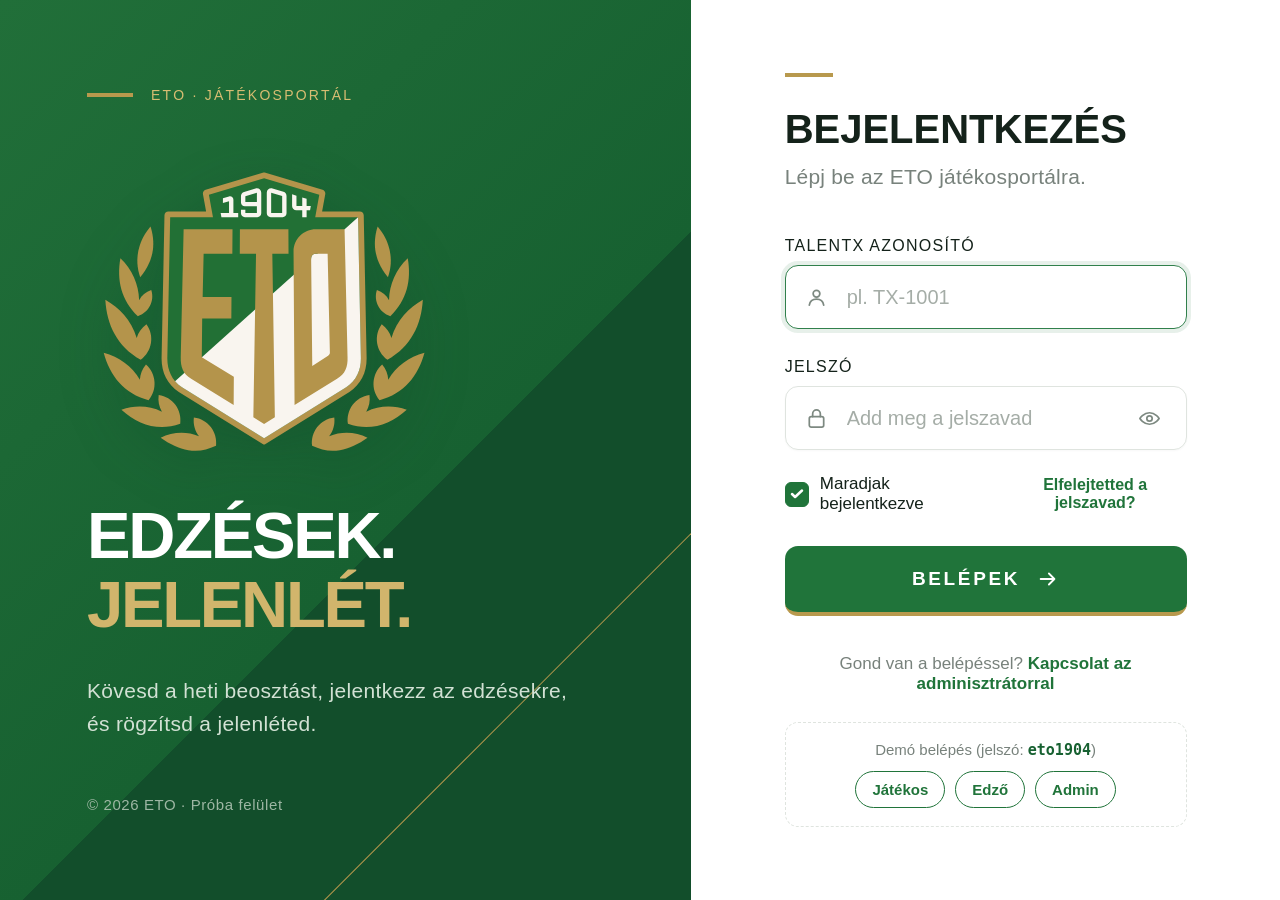
==== index.html @ d45798a1 "Add ETO player portal demo Static demo built on the provided login screen: TalentX login with player" ====
<!doctype html>
<html lang="hu">
  <head>
    <meta charset="utf-8" />
    <meta name="viewport" content="width=device-width, initial-scale=1" />
    <meta name="theme-color" content="#176131" />
    <meta name="description" content="ETO játékosportál: heti beosztások, edzések és jelenlét." />
    <title>ETO Játékosportál | Bejelentkezés</title>
    <link rel="stylesheet" href="styles.css" />
  </head>
  <body>
    <main class="login-layout">
      <section class="brand-panel" aria-label="ETO Football Club members area">
        <div class="brand-top"><span class="gold-rule"></span><span>ETO · JÁTÉKOSPORTÁL</span></div>
        <div class="brand-mobile-label">JÁTÉKOSPORTÁL</div>
        <div class="brand-copy">
          <img class="crest" src="public/assets/eto-badge.svg" alt="ETO Football Club crest, founded 1904" />
          <h1>EDZÉSEK.<br /><span>JELENLÉT.</span></h1>
          <p>Kövesd a heti beosztást, jelentkezz az edzésekre,<br class="desktop-break" /> és rögzítsd a jelenléted.</p>
        </div>
        <footer class="brand-footer">© 2026 ETO · Próba felület</footer>
      </section>

      <section class="form-panel" aria-labelledby="sign-in-title">
        <div class="form-wrap">
          <span class="gold-rule"></span>
          <h2 id="sign-in-title">BEJELENTKEZÉS</h2>
          <p class="intro">Lépj be az ETO játékosportálra.</p>
          <form id="login-form">
            <label for="username">TALENTX AZONOSÍTÓ</label>
            <div class="input-shell">
              <svg class="field-icon" viewBox="0 0 24 24" aria-hidden="true"><circle cx="12" cy="8" r="3.5"/><path d="M4.5 20c.6-4.2 3.1-6.3 7.5-6.3s6.9 2.1 7.5 6.3"/></svg>
              <input id="username" name="username" type="text" autocomplete="username" placeholder="pl. TX-1001" required autofocus />
            </div>

            <label for="password" class="password-label">JELSZÓ</label>
            <div class="input-shell">
              <svg class="field-icon" viewBox="0 0 24 24" aria-hidden="true"><rect x="4.5" y="10" width="15" height="11" rx="2"/><path d="M8 10V7a4 4 0 0 1 8 0v3"/></svg>
              <input id="password" name="password" type="password" autocomplete="current-password" placeholder="Add meg a jelszavad" required />
              <button class="visibility-toggle" type="button" aria-label="Jelszó megjelenítése" aria-pressed="false">
                <svg viewBox="0 0 24 24" aria-hidden="true"><path d="M2 12s3.5-6 10-6 10 6 10 6-3.5 6-10 6S2 12 2 12Z"/><circle cx="12" cy="12" r="2.8"/></svg>
              </button>
            </div>
            <div class="options-row">
              <label class="remember"><input type="checkbox" name="remember" checked /><span class="checkmark" aria-hidden="true"><svg viewBox="0 0 16 16"><path d="m3 8 3.1 3L13 4.5"/></svg></span><span>Maradjak bejelentkezve</span></label>
              <button class="text-link" id="forgot-link" type="button">Elfelejtetted a jelszavad?</button>
            </div>
            <button class="submit-button" type="submit"><span>BELÉPEK</span><svg viewBox="0 0 24 24" aria-hidden="true"><path d="M4 12h15m-6-6 6 6-6 6"/></svg></button>
            <p class="status-message" id="status-message" role="status" aria-live="polite"></p>
          </form>
          <p class="support">Gond van a belépéssel? <a href="#support" id="support-link">Kapcsolat az adminisztrátorral</a></p>
          <div class="demo-box">
            <p>Demó belépés <span>(jelszó: <code>eto1904</code>)</span></p>
            <div class="demo-chips">
              <button type="button" data-demo-id="TX-1001">Játékos</button>
              <button type="button" data-demo-id="TX-2001">Edző</button>
              <button type="button" data-demo-id="TX-9001">Admin</button>
            </div>
          </div>
        </div>
      </section>
    </main>
    <script src="data.js"></script>
    <script src="script.js"></script>
  </body>
</html>
---- styles.css ----
@font-face{font-family:FuturaDisplay;src:url("public/assets/fonts/futura-display-xbd.otf") format("opentype");font-weight:800;font-display:swap}
@font-face{font-family:FuturaDisplay;src:url("public/assets/fonts/futura-display-bold.otf") format("opentype");font-weight:700;font-display:swap}
@font-face{font-family:FuturaPT;src:url("public/assets/fonts/futura-pt-book.otf") format("opentype");font-weight:400;font-display:swap}
:root{font-family:FuturaPT,"Trebuchet MS",sans-serif;color:#14221a;background:#f5f5f0;font-synthesis:none;text-rendering:optimizeLegibility;--green:#176131;--green-bright:#20743a;--gold:#b8994d;--muted:#78827c;--line:#dfe4df}
*{box-sizing:border-box}body{margin:0;min-width:320px;min-height:100vh}.login-layout{display:grid;grid-template-columns:54% 46%;min-height:100vh;background:#fff}.brand-panel{position:relative;display:flex;flex-direction:column;justify-content:space-between;overflow:hidden;padding:clamp(34px,6.8vw,88px);color:white;background:linear-gradient(135deg,#216f39 0%,#176131 58%,#124e2b 58%);isolation:isolate}.brand-panel:after{position:absolute;z-index:-1;content:"";width:145%;height:1px;left:-15%;bottom:8%;background:var(--gold);transform:rotate(-45deg);transform-origin:center}.brand-top{display:flex;align-items:center;gap:18px;color:#d8bd72;font-family:FuturaDisplay,sans-serif;font-size:14px;letter-spacing:.16em}.gold-rule{display:block;width:46px;height:4px;background:var(--gold);flex:none}.brand-copy{margin:auto 0;max-width:690px}.crest{display:block;width:min(430px,73%);height:auto;max-height:380px;object-fit:contain;margin:0 0 24px -4px;filter:drop-shadow(0 14px 24px #103e2a44)}.brand-copy h1{margin:0;font-family:FuturaDisplay,sans-serif;font-weight:800;font-size:clamp(42px,5.1vw,76px);line-height:1.06;letter-spacing:-.035em}.brand-copy h1 span{color:#d1b56c}.brand-copy p{margin:36px 0 0;color:#d2e1d4;font-size:21px;line-height:1.55;letter-spacing:.015em}.brand-footer{color:#9eb7a4;font-size:15px;letter-spacing:.04em}.form-panel{display:flex;align-items:center;justify-content:center;padding:64px clamp(42px,7.3vw,140px);background:#fff}.form-wrap{width:min(100%,560px)}.form-wrap>.gold-rule{width:48px;height:4px;margin-bottom:30px}.form-wrap h2{margin:0;font-family:FuturaDisplay,sans-serif;font-size:40px;line-height:1.1;font-weight:800}.intro{margin:14px 0 48px;color:var(--muted);font-size:21px;letter-spacing:.01em}.form-wrap form>label:not(.remember){display:block;margin:0 0 10px;font-family:FuturaDisplay,sans-serif;font-size:16px;letter-spacing:.08em}.password-label{margin-top:29px!important}.input-shell{height:64px;display:flex;align-items:center;gap:17px;padding:0 19px;border:1.5px solid var(--line);border-radius:13px;box-shadow:0 1px 2px #13251a08;transition:border-color .18s,box-shadow .18s}.input-shell:focus-within,.input-shell.focused{border-color:#31804c;box-shadow:0 0 0 4px #2b7a411c}.field-icon,.visibility-toggle svg{width:23px;height:23px;fill:none;stroke:#7d8981;stroke-width:1.8;stroke-linecap:round;stroke-linejoin:round;flex:none}.input-shell input{width:100%;min-width:0;border:0;outline:0;background:transparent;color:#1b2a20;font:400 20px FuturaPT,sans-serif}.input-shell input::placeholder{color:#a5ada7}.visibility-toggle{display:grid;place-items:center;padding:6px;border:0;background:transparent;cursor:pointer}.visibility-toggle:hover svg{stroke:var(--green)}.options-row{display:flex;justify-content:space-between;align-items:center;gap:12px;margin:23px 0 31px}.remember{display:flex;align-items:center;gap:11px;cursor:pointer;font-size:17px}.remember input{position:absolute;width:1px;height:1px;opacity:0}.checkmark{display:grid;place-items:center;width:25px;height:25px;border-radius:6px;background:#fff;border:1.5px solid #cbd4cd}.remember input:checked+.checkmark{background:var(--green-bright);border-color:var(--green-bright)}.checkmark svg{width:16px;height:16px;fill:none;stroke:#fff;stroke-width:2.5;stroke-linecap:round;stroke-linejoin:round;opacity:0}.remember input:checked+.checkmark svg{opacity:1}.remember input:focus-visible+.checkmark{outline:3px solid #20743a55;outline-offset:2px}.text-link{padding:3px 0;color:var(--green-bright);font:700 16px FuturaPT,sans-serif;border:0;background:transparent;cursor:pointer}.text-link:hover,.support a:hover{text-decoration:underline}.submit-button{display:flex;align-items:center;justify-content:center;gap:17px;width:100%;min-height:70px;border:0;border-radius:13px;border-bottom:4px solid var(--gold);background:var(--green-bright);color:#fff;font:700 19px FuturaDisplay,sans-serif;letter-spacing:.14em;cursor:pointer;transition:filter .15s,transform .15s}.submit-button:hover{filter:brightness(1.07)}.submit-button:active{transform:translateY(2px)}.submit-button svg{width:22px;height:22px;fill:none;stroke:currentColor;stroke-width:2;stroke-linecap:round;stroke-linejoin:round}.support{margin:38px 0 0;text-align:center;color:var(--muted);font-size:17px}.support a{color:var(--green-bright);font-weight:700;text-decoration:none}.status-message{min-height:0;margin:0;color:var(--green);font-size:15px;text-align:center}.status-message:not(:empty){margin-top:15px}
@media(max-width:850px){.login-layout{display:flex;flex-direction:column;background:#f5f5f0}.brand-panel{height:365px;min-height:365px;align-items:center;justify-content:flex-start;padding:34px 20px;background:linear-gradient(135deg,#216f39 0%,#176131 57%,#124e2b 57%)}.brand-panel:after{bottom:-14%;left:-26%;width:160%}.brand-top,.brand-footer,.brand-copy h1,.brand-copy p{display:none}.brand-copy{margin:0;display:flex;justify-content:center;width:100%}.crest{width:min(255px,57vw);height:255px;margin:2px 0 0;object-fit:contain}.form-panel{position:relative;display:block;margin:-74px 20px 42px;padding:48px clamp(28px,7vw,68px) 42px;border-radius:28px;box-shadow:0 18px 52px #17271b16}.form-wrap{max-width:none}.form-wrap>.gold-rule{width:92px;height:5px;margin-bottom:40px}.form-wrap h2{font-size:48px}.intro{margin:16px 0 52px;font-size:clamp(18px,4.2vw,25px)}.form-wrap form>label:not(.remember){font-size:20px;margin-bottom:13px}.password-label{margin-top:41px!important}.input-shell{height:76px;border-radius:19px;padding:0 23px;gap:22px}.field-icon{width:28px;height:28px}.input-shell input{font-size:clamp(20px,4.5vw,26px)}.visibility-toggle svg{width:29px;height:29px}.options-row{margin:34px 0 42px}.remember{font-size:22px;gap:14px}.checkmark{width:32px;height:32px;border-radius:8px}.text-link{font-size:clamp(17px,4.4vw,23px)}.submit-button{min-height:82px;border-radius:21px;font-size:24px}.support{margin-top:47px;font-size:clamp(18px,4.4vw,24px)}}
@media(max-width:480px){.brand-panel{height:320px;min-height:320px}.crest{height:228px}.form-panel{margin:-55px 16px 28px;padding:36px 22px 34px;border-radius:26px}.form-wrap>.gold-rule{margin-bottom:31px}.form-wrap h2{font-size:42px}.intro{margin:12px 0 36px}.password-label{margin-top:32px!important}.input-shell{height:66px;padding:0 16px;gap:14px}.field-icon{width:24px;height:24px}.options-row{margin:27px 0 32px}.remember{font-size:18px;gap:10px}.checkmark{width:27px;height:27px}.submit-button{min-height:70px;font-size:21px}.support{margin-top:34px}.desktop-break{display:none}}
@media(prefers-reduced-motion:reduce){*,*:before,*:after{scroll-behavior:auto!important;transition:none!important}}
.brand-mobile-label{display:none}
@media(max-width:850px){.brand-mobile-label{display:block;margin-top:0;color:#d8bd72;font-family:FuturaDisplay,sans-serif;font-size:17px;letter-spacing:.18em}.crest{margin-bottom:8px}}
@media(max-width:480px){.options-row{flex-wrap:wrap}.remember{font-size:17px}.text-link{font-size:16px}}
.status-message.is-error{color:#b6412c}
.demo-box{margin-top:28px;padding:18px 20px;border:1.5px dashed var(--line);border-radius:13px;text-align:center}.demo-box p{margin:0 0 12px;font-size:15px;color:var(--muted)}.demo-box code{color:var(--green);font-weight:700}.demo-chips{display:flex;justify-content:center;gap:10px;flex-wrap:wrap}.demo-chips button{padding:9px 16px;border:1.5px solid var(--green-bright);border-radius:999px;background:#fff;color:var(--green-bright);font:700 15px FuturaPT,sans-serif;cursor:pointer}.demo-chips button:hover{background:var(--green-bright);color:#fff}
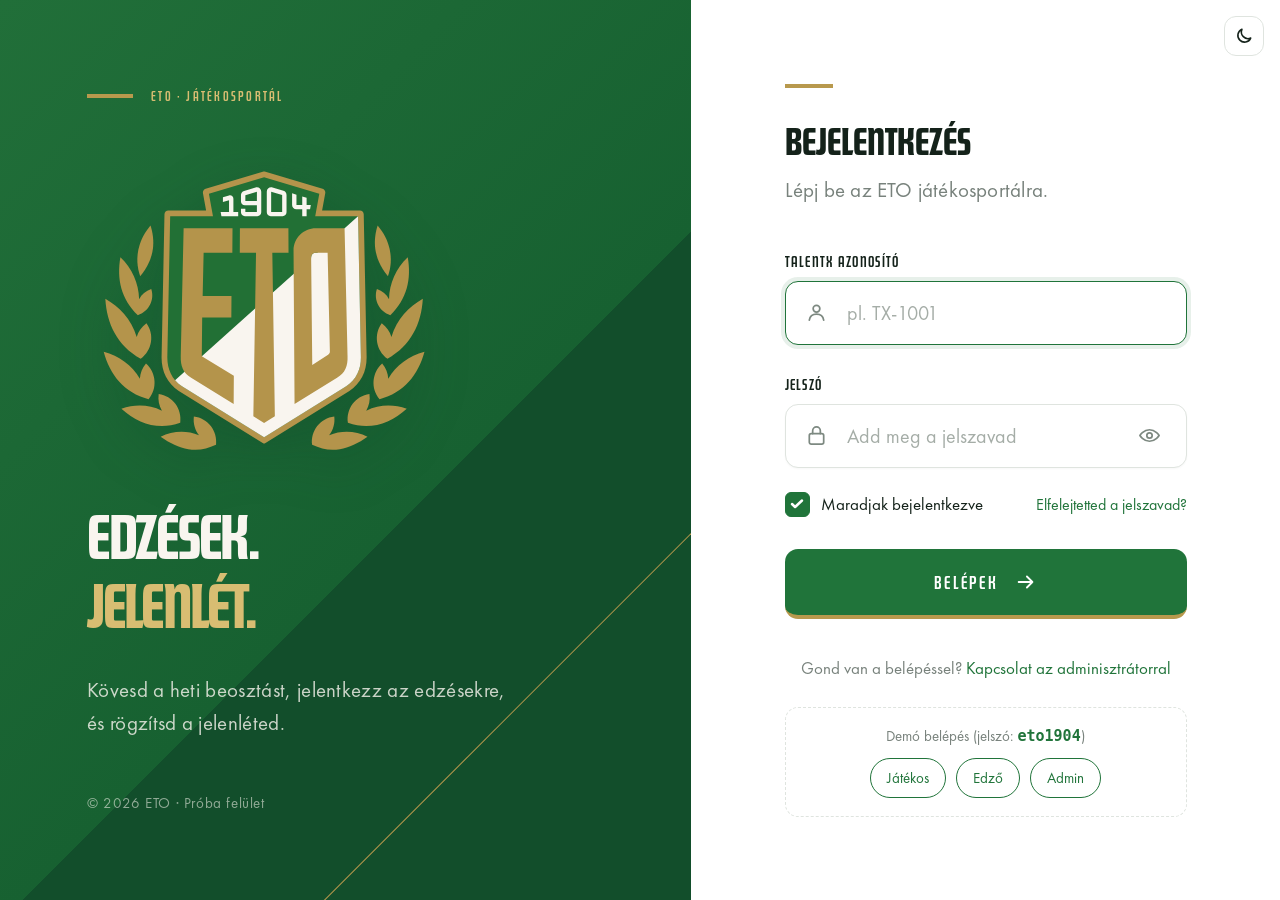
==== commit 54de0252: "Add brand fonts, three-color palette and dark mode - Add FuturaDisplay (800/700) and FuturaPT (400) " ====
--- a/index.html
+++ b/index.html
@@ -7,8 +7,10 @@
     <meta name="description" content="ETO játékosportál: heti beosztások, edzések és jelenlét." />
     <title>ETO Játékosportál | Bejelentkezés</title>
     <link rel="stylesheet" href="styles.css" />
+    <script src="theme.js"></script>
   </head>
   <body>
+    <button class="theme-toggle theme-fab" type="button" data-theme-toggle aria-label="Sötét mód"></button>
     <main class="login-layout">
       <section class="brand-panel" aria-label="ETO Football Club members area">
         <div class="brand-top"><span class="gold-rule"></span><span>ETO · JÁTÉKOSPORTÁL</span></div>
--- a/styles.css
+++ b/styles.css
@@ -1,13 +1,56 @@
 @font-face{font-family:FuturaDisplay;src:url("public/assets/fonts/futura-display-xbd.otf") format("opentype");font-weight:800;font-display:swap}
 @font-face{font-family:FuturaDisplay;src:url("public/assets/fonts/futura-display-bold.otf") format("opentype");font-weight:700;font-display:swap}
 @font-face{font-family:FuturaPT;src:url("public/assets/fonts/futura-pt-book.otf") format("opentype");font-weight:400;font-display:swap}
-:root{font-family:FuturaPT,"Trebuchet MS",sans-serif;color:#14221a;background:#f5f5f0;font-synthesis:none;text-rendering:optimizeLegibility;--green:#176131;--green-bright:#20743a;--gold:#b8994d;--muted:#78827c;--line:#dfe4df}
-*{box-sizing:border-box}body{margin:0;min-width:320px;min-height:100vh}.login-layout{display:grid;grid-template-columns:54% 46%;min-height:100vh;background:#fff}.brand-panel{position:relative;display:flex;flex-direction:column;justify-content:space-between;overflow:hidden;padding:clamp(34px,6.8vw,88px);color:white;background:linear-gradient(135deg,#216f39 0%,#176131 58%,#124e2b 58%);isolation:isolate}.brand-panel:after{position:absolute;z-index:-1;content:"";width:145%;height:1px;left:-15%;bottom:8%;background:var(--gold);transform:rotate(-45deg);transform-origin:center}.brand-top{display:flex;align-items:center;gap:18px;color:#d8bd72;font-family:FuturaDisplay,sans-serif;font-size:14px;letter-spacing:.16em}.gold-rule{display:block;width:46px;height:4px;background:var(--gold);flex:none}.brand-copy{margin:auto 0;max-width:690px}.crest{display:block;width:min(430px,73%);height:auto;max-height:380px;object-fit:contain;margin:0 0 24px -4px;filter:drop-shadow(0 14px 24px #103e2a44)}.brand-copy h1{margin:0;font-family:FuturaDisplay,sans-serif;font-weight:800;font-size:clamp(42px,5.1vw,76px);line-height:1.06;letter-spacing:-.035em}.brand-copy h1 span{color:#d1b56c}.brand-copy p{margin:36px 0 0;color:#d2e1d4;font-size:21px;line-height:1.55;letter-spacing:.015em}.brand-footer{color:#9eb7a4;font-size:15px;letter-spacing:.04em}.form-panel{display:flex;align-items:center;justify-content:center;padding:64px clamp(42px,7.3vw,140px);background:#fff}.form-wrap{width:min(100%,560px)}.form-wrap>.gold-rule{width:48px;height:4px;margin-bottom:30px}.form-wrap h2{margin:0;font-family:FuturaDisplay,sans-serif;font-size:40px;line-height:1.1;font-weight:800}.intro{margin:14px 0 48px;color:var(--muted);font-size:21px;letter-spacing:.01em}.form-wrap form>label:not(.remember){display:block;margin:0 0 10px;font-family:FuturaDisplay,sans-serif;font-size:16px;letter-spacing:.08em}.password-label{margin-top:29px!important}.input-shell{height:64px;display:flex;align-items:center;gap:17px;padding:0 19px;border:1.5px solid var(--line);border-radius:13px;box-shadow:0 1px 2px #13251a08;transition:border-color .18s,box-shadow .18s}.input-shell:focus-within,.input-shell.focused{border-color:#31804c;box-shadow:0 0 0 4px #2b7a411c}.field-icon,.visibility-toggle svg{width:23px;height:23px;fill:none;stroke:#7d8981;stroke-width:1.8;stroke-linecap:round;stroke-linejoin:round;flex:none}.input-shell input{width:100%;min-width:0;border:0;outline:0;background:transparent;color:#1b2a20;font:400 20px FuturaPT,sans-serif}.input-shell input::placeholder{color:#a5ada7}.visibility-toggle{display:grid;place-items:center;padding:6px;border:0;background:transparent;cursor:pointer}.visibility-toggle:hover svg{stroke:var(--green)}.options-row{display:flex;justify-content:space-between;align-items:center;gap:12px;margin:23px 0 31px}.remember{display:flex;align-items:center;gap:11px;cursor:pointer;font-size:17px}.remember input{position:absolute;width:1px;height:1px;opacity:0}.checkmark{display:grid;place-items:center;width:25px;height:25px;border-radius:6px;background:#fff;border:1.5px solid #cbd4cd}.remember input:checked+.checkmark{background:var(--green-bright);border-color:var(--green-bright)}.checkmark svg{width:16px;height:16px;fill:none;stroke:#fff;stroke-width:2.5;stroke-linecap:round;stroke-linejoin:round;opacity:0}.remember input:checked+.checkmark svg{opacity:1}.remember input:focus-visible+.checkmark{outline:3px solid #20743a55;outline-offset:2px}.text-link{padding:3px 0;color:var(--green-bright);font:700 16px FuturaPT,sans-serif;border:0;background:transparent;cursor:pointer}.text-link:hover,.support a:hover{text-decoration:underline}.submit-button{display:flex;align-items:center;justify-content:center;gap:17px;width:100%;min-height:70px;border:0;border-radius:13px;border-bottom:4px solid var(--gold);background:var(--green-bright);color:#fff;font:700 19px FuturaDisplay,sans-serif;letter-spacing:.14em;cursor:pointer;transition:filter .15s,transform .15s}.submit-button:hover{filter:brightness(1.07)}.submit-button:active{transform:translateY(2px)}.submit-button svg{width:22px;height:22px;fill:none;stroke:currentColor;stroke-width:2;stroke-linecap:round;stroke-linejoin:round}.support{margin:38px 0 0;text-align:center;color:var(--muted);font-size:17px}.support a{color:var(--green-bright);font-weight:700;text-decoration:none}.status-message{min-height:0;margin:0;color:var(--green);font-size:15px;text-align:center}.status-message:not(:empty){margin-top:15px}
-@media(max-width:850px){.login-layout{display:flex;flex-direction:column;background:#f5f5f0}.brand-panel{height:365px;min-height:365px;align-items:center;justify-content:flex-start;padding:34px 20px;background:linear-gradient(135deg,#216f39 0%,#176131 57%,#124e2b 57%)}.brand-panel:after{bottom:-14%;left:-26%;width:160%}.brand-top,.brand-footer,.brand-copy h1,.brand-copy p{display:none}.brand-copy{margin:0;display:flex;justify-content:center;width:100%}.crest{width:min(255px,57vw);height:255px;margin:2px 0 0;object-fit:contain}.form-panel{position:relative;display:block;margin:-74px 20px 42px;padding:48px clamp(28px,7vw,68px) 42px;border-radius:28px;box-shadow:0 18px 52px #17271b16}.form-wrap{max-width:none}.form-wrap>.gold-rule{width:92px;height:5px;margin-bottom:40px}.form-wrap h2{font-size:48px}.intro{margin:16px 0 52px;font-size:clamp(18px,4.2vw,25px)}.form-wrap form>label:not(.remember){font-size:20px;margin-bottom:13px}.password-label{margin-top:41px!important}.input-shell{height:76px;border-radius:19px;padding:0 23px;gap:22px}.field-icon{width:28px;height:28px}.input-shell input{font-size:clamp(20px,4.5vw,26px)}.visibility-toggle svg{width:29px;height:29px}.options-row{margin:34px 0 42px}.remember{font-size:22px;gap:14px}.checkmark{width:32px;height:32px;border-radius:8px}.text-link{font-size:clamp(17px,4.4vw,23px)}.submit-button{min-height:82px;border-radius:21px;font-size:24px}.support{margin-top:47px;font-size:clamp(18px,4.4vw,24px)}}
+
+/* Brand palette: ETO green, gold and cream. Everything else is a tint or neutral of these. */
+:root{
+  --green:#176131;--green-bright:#20743a;--green-deep:#124e2b;--gold:#b8994d;--gold-light:#d8bd72;--cream:#f9f5ef;
+  color-scheme:light;
+  --bg:#f5f5f0;--surface:#fff;--surface-2:#fbfbf8;--text:#14221a;--muted:#78827c;
+  --line:#dfe4df;--line-soft:#eef0ec;--line-strong:#cbd4cd;
+  --accent:#20743a;--accent-text:#20743a;--focus-ring:#2b7a411c;
+  --tint-green:#eaf3ec;--tint-gold:#f6efdb;--gold-text:#8a6d22;--neutral-chip:#f0f0ec;
+  --input-bg:#fff;--placeholder:#a5ada7;--icon:#7d8981;
+  --disabled-bg:#e7ebe7;--disabled-text:#8c968f;--disabled-border:#d3d9d4;
+  --range-track:#ffffffd9;--thumb-ring:#fff;--toast-bg:#14221a;--toast-text:#fff;--shadow:#17271b16;
+  --tone-gold:#b8994d;--tone-green:#20743a;--tone-gold-bg:#f8f1de;--tone-green-bg:#e2efe4;
+}
+@media (prefers-color-scheme:dark){
+  :root:not([data-theme="light"]){
+    color-scheme:dark;
+    --bg:#0c1a11;--surface:#132619;--surface-2:#0f2015;--text:#f3eee4;--muted:#9aab9f;
+    --line:#26402e;--line-soft:#1c3223;--line-strong:#36553f;
+    --accent:#2c8a48;--accent-text:#8cc79b;--focus-ring:#2c8a4840;
+    --tint-green:#1b3a25;--tint-gold:#332c1a;--gold-text:#d8bd72;--neutral-chip:#1c2f22;
+    --input-bg:#0f2015;--placeholder:#6d8274;--icon:#8a9e90;
+    --disabled-bg:#1c2f22;--disabled-text:#6d8274;--disabled-border:#26402e;
+    --range-track:#ffffff26;--thumb-ring:#f3eee4;--toast-bg:#f3eee4;--toast-text:#0c1a11;--shadow:#00000066;
+    --tone-gold:#d8bd72;--tone-green:#5fae75;--tone-gold-bg:#2a2416;--tone-green-bg:#12301d;
+  }
+}
+:root[data-theme="dark"]{
+  color-scheme:dark;
+  --bg:#0c1a11;--surface:#132619;--surface-2:#0f2015;--text:#f3eee4;--muted:#9aab9f;
+  --line:#26402e;--line-soft:#1c3223;--line-strong:#36553f;
+  --accent:#2c8a48;--accent-text:#8cc79b;--focus-ring:#2c8a4840;
+  --tint-green:#1b3a25;--tint-gold:#332c1a;--gold-text:#d8bd72;--neutral-chip:#1c2f22;
+  --input-bg:#0f2015;--placeholder:#6d8274;--icon:#8a9e90;
+  --disabled-bg:#1c2f22;--disabled-text:#6d8274;--disabled-border:#26402e;
+  --range-track:#ffffff26;--thumb-ring:#f3eee4;--toast-bg:#f3eee4;--toast-text:#0c1a11;--shadow:#00000066;
+  --tone-gold:#d8bd72;--tone-green:#5fae75;--tone-gold-bg:#2a2416;--tone-green-bg:#12301d;
+}
+
+:root{font-family:FuturaPT,"Trebuchet MS",sans-serif;color:var(--text);background:var(--bg);font-synthesis:none;text-rendering:optimizeLegibility}
+*{box-sizing:border-box}body{margin:0;min-width:320px;min-height:100vh;background:var(--bg);color:var(--text)}.login-layout{display:grid;grid-template-columns:54% 46%;min-height:100vh;background:var(--surface)}.brand-panel{position:relative;display:flex;flex-direction:column;justify-content:space-between;overflow:hidden;padding:clamp(34px,6.8vw,88px);color:var(--cream);background:linear-gradient(135deg,#216f39 0%,var(--green) 58%,var(--green-deep) 58%);isolation:isolate}.brand-panel:after{position:absolute;z-index:-1;content:"";width:145%;height:1px;left:-15%;bottom:8%;background:var(--gold);transform:rotate(-45deg);transform-origin:center}.brand-top{display:flex;align-items:center;gap:18px;color:var(--gold-light);font-family:FuturaDisplay,sans-serif;font-size:14px;letter-spacing:.16em}.gold-rule{display:block;width:46px;height:4px;background:var(--gold);flex:none}.brand-copy{margin:auto 0;max-width:690px}.crest{display:block;width:min(430px,73%);height:auto;max-height:380px;object-fit:contain;margin:0 0 24px -4px;filter:drop-shadow(0 14px 24px #103e2a44)}.brand-copy h1{margin:0;font-family:FuturaDisplay,sans-serif;font-weight:800;font-size:clamp(42px,5.1vw,76px);line-height:1.06;letter-spacing:-.035em}.brand-copy h1 span{color:var(--gold-light)}.brand-copy p{margin:36px 0 0;color:#f9f5efcc;font-size:21px;line-height:1.55;letter-spacing:.015em}.brand-footer{color:#f9f5ef8c;font-size:15px;letter-spacing:.04em}.form-panel{display:flex;align-items:center;justify-content:center;padding:64px clamp(42px,7.3vw,140px);background:var(--surface)}.form-wrap{width:min(100%,560px)}.form-wrap>.gold-rule{width:48px;height:4px;margin-bottom:30px}.form-wrap h2{margin:0;font-family:FuturaDisplay,sans-serif;font-size:40px;line-height:1.1;font-weight:800}.intro{margin:14px 0 48px;color:var(--muted);font-size:21px;letter-spacing:.01em}.form-wrap form>label:not(.remember){display:block;margin:0 0 10px;font-family:FuturaDisplay,sans-serif;font-size:16px;letter-spacing:.08em}.password-label{margin-top:29px!important}.input-shell{height:64px;display:flex;align-items:center;gap:17px;padding:0 19px;border:1.5px solid var(--line);border-radius:13px;background:var(--input-bg);box-shadow:0 1px 2px #13251a08;transition:border-color .18s,box-shadow .18s}.input-shell:focus-within{border-color:var(--accent);box-shadow:0 0 0 4px var(--focus-ring)}.field-icon,.visibility-toggle svg{width:23px;height:23px;fill:none;stroke:var(--icon);stroke-width:1.8;stroke-linecap:round;stroke-linejoin:round;flex:none}.input-shell input{width:100%;min-width:0;border:0;outline:0;background:transparent;color:var(--text);font:400 20px FuturaPT,sans-serif}.input-shell input::placeholder{color:var(--placeholder)}.visibility-toggle{display:grid;place-items:center;padding:6px;border:0;background:transparent;cursor:pointer}.visibility-toggle:hover svg{stroke:var(--accent-text)}.options-row{display:flex;justify-content:space-between;align-items:center;gap:12px;margin:23px 0 31px}.remember{display:flex;align-items:center;gap:11px;cursor:pointer;font-size:17px}.remember input{position:absolute;width:1px;height:1px;opacity:0}.checkmark{display:grid;place-items:center;width:25px;height:25px;border-radius:6px;background:var(--input-bg);border:1.5px solid var(--line-strong)}.remember input:checked+.checkmark{background:var(--green-bright);border-color:var(--green-bright)}.checkmark svg{width:16px;height:16px;fill:none;stroke:#fff;stroke-width:2.5;stroke-linecap:round;stroke-linejoin:round;opacity:0}.remember input:checked+.checkmark svg{opacity:1}.remember input:focus-visible+.checkmark{outline:3px solid var(--focus-ring);outline-offset:2px}.text-link{padding:3px 0;color:var(--accent-text);font:700 16px FuturaPT,sans-serif;border:0;background:transparent;cursor:pointer}.text-link:hover,.support a:hover{text-decoration:underline}.submit-button{display:flex;align-items:center;justify-content:center;gap:17px;width:100%;min-height:70px;border:0;border-radius:13px;border-bottom:4px solid var(--gold);background:var(--green-bright);color:#fff;font:700 19px FuturaDisplay,sans-serif;letter-spacing:.14em;cursor:pointer;transition:filter .15s,transform .15s}.submit-button:hover{filter:brightness(1.07)}.submit-button:active{transform:translateY(2px)}.submit-button svg{width:22px;height:22px;fill:none;stroke:currentColor;stroke-width:2;stroke-linecap:round;stroke-linejoin:round}.support{margin:38px 0 0;text-align:center;color:var(--muted);font-size:17px}.support a{color:var(--accent-text);font-weight:700;text-decoration:none}.status-message{min-height:0;margin:0;color:var(--accent-text);font-size:15px;text-align:center}.status-message:not(:empty){margin-top:15px}
+@media(max-width:850px){.login-layout{display:flex;flex-direction:column;background:var(--bg)}.brand-panel{height:365px;min-height:365px;align-items:center;justify-content:flex-start;padding:34px 20px;background:linear-gradient(135deg,#216f39 0%,var(--green) 57%,var(--green-deep) 57%)}.brand-panel:after{bottom:-14%;left:-26%;width:160%}.brand-top,.brand-footer,.brand-copy h1,.brand-copy p{display:none}.brand-copy{margin:0;display:flex;justify-content:center;width:100%}.crest{width:min(255px,57vw);height:255px;margin:2px 0 0;object-fit:contain}.form-panel{position:relative;display:block;margin:-74px 20px 42px;padding:48px clamp(28px,7vw,68px) 42px;border-radius:28px;box-shadow:0 18px 52px var(--shadow)}.form-wrap{max-width:none}.form-wrap>.gold-rule{width:92px;height:5px;margin-bottom:40px}.form-wrap h2{font-size:48px}.intro{margin:16px 0 52px;font-size:clamp(18px,4.2vw,25px)}.form-wrap form>label:not(.remember){font-size:20px;margin-bottom:13px}.password-label{margin-top:41px!important}.input-shell{height:76px;border-radius:19px;padding:0 23px;gap:22px}.field-icon{width:28px;height:28px}.input-shell input{font-size:clamp(20px,4.5vw,26px)}.visibility-toggle svg{width:29px;height:29px}.options-row{margin:34px 0 42px}.remember{font-size:22px;gap:14px}.checkmark{width:32px;height:32px;border-radius:8px}.text-link{font-size:clamp(17px,4.4vw,23px)}.submit-button{min-height:82px;border-radius:21px;font-size:24px}.support{margin-top:47px;font-size:clamp(18px,4.4vw,24px)}}
 @media(max-width:480px){.brand-panel{height:320px;min-height:320px}.crest{height:228px}.form-panel{margin:-55px 16px 28px;padding:36px 22px 34px;border-radius:26px}.form-wrap>.gold-rule{margin-bottom:31px}.form-wrap h2{font-size:42px}.intro{margin:12px 0 36px}.password-label{margin-top:32px!important}.input-shell{height:66px;padding:0 16px;gap:14px}.field-icon{width:24px;height:24px}.options-row{margin:27px 0 32px}.remember{font-size:18px;gap:10px}.checkmark{width:27px;height:27px}.submit-button{min-height:70px;font-size:21px}.support{margin-top:34px}.desktop-break{display:none}}
 @media(prefers-reduced-motion:reduce){*,*:before,*:after{scroll-behavior:auto!important;transition:none!important}}
 .brand-mobile-label{display:none}
-@media(max-width:850px){.brand-mobile-label{display:block;margin-top:0;color:#d8bd72;font-family:FuturaDisplay,sans-serif;font-size:17px;letter-spacing:.18em}.crest{margin-bottom:8px}}
+@media(max-width:850px){.brand-mobile-label{display:block;margin-top:0;color:var(--gold-light);font-family:FuturaDisplay,sans-serif;font-size:17px;letter-spacing:.18em}.crest{margin-bottom:8px}}
 @media(max-width:480px){.options-row{flex-wrap:wrap}.remember{font-size:17px}.text-link{font-size:16px}}
-.status-message.is-error{color:#b6412c}
-.demo-box{margin-top:28px;padding:18px 20px;border:1.5px dashed var(--line);border-radius:13px;text-align:center}.demo-box p{margin:0 0 12px;font-size:15px;color:var(--muted)}.demo-box code{color:var(--green);font-weight:700}.demo-chips{display:flex;justify-content:center;gap:10px;flex-wrap:wrap}.demo-chips button{padding:9px 16px;border:1.5px solid var(--green-bright);border-radius:999px;background:#fff;color:var(--green-bright);font:700 15px FuturaPT,sans-serif;cursor:pointer}.demo-chips button:hover{background:var(--green-bright);color:#fff}
+.status-message.is-error{color:var(--gold-text)}
+.demo-box{margin-top:28px;padding:18px 20px;border:1.5px dashed var(--line);border-radius:13px;text-align:center}.demo-box p{margin:0 0 12px;font-size:15px;color:var(--muted)}.demo-box code{color:var(--accent-text);font-weight:700}.demo-chips{display:flex;justify-content:center;gap:10px;flex-wrap:wrap}.demo-chips button{padding:9px 16px;border:1.5px solid var(--accent);border-radius:999px;background:transparent;color:var(--accent-text);font:700 15px FuturaPT,sans-serif;cursor:pointer}.demo-chips button:hover{background:var(--green-bright);border-color:var(--green-bright);color:#fff}
+
+/* Light / dark switch */
+.theme-toggle{display:grid;place-items:center;width:40px;height:40px;padding:0;border:1.5px solid var(--line);border-radius:12px;background:var(--surface);color:var(--text);cursor:pointer}.theme-toggle svg{width:20px;height:20px;fill:none;stroke:currentColor;stroke-width:1.9;stroke-linecap:round;stroke-linejoin:round}.theme-toggle:hover{border-color:var(--accent)}
+.theme-fab{position:fixed;top:16px;right:16px;z-index:5}
